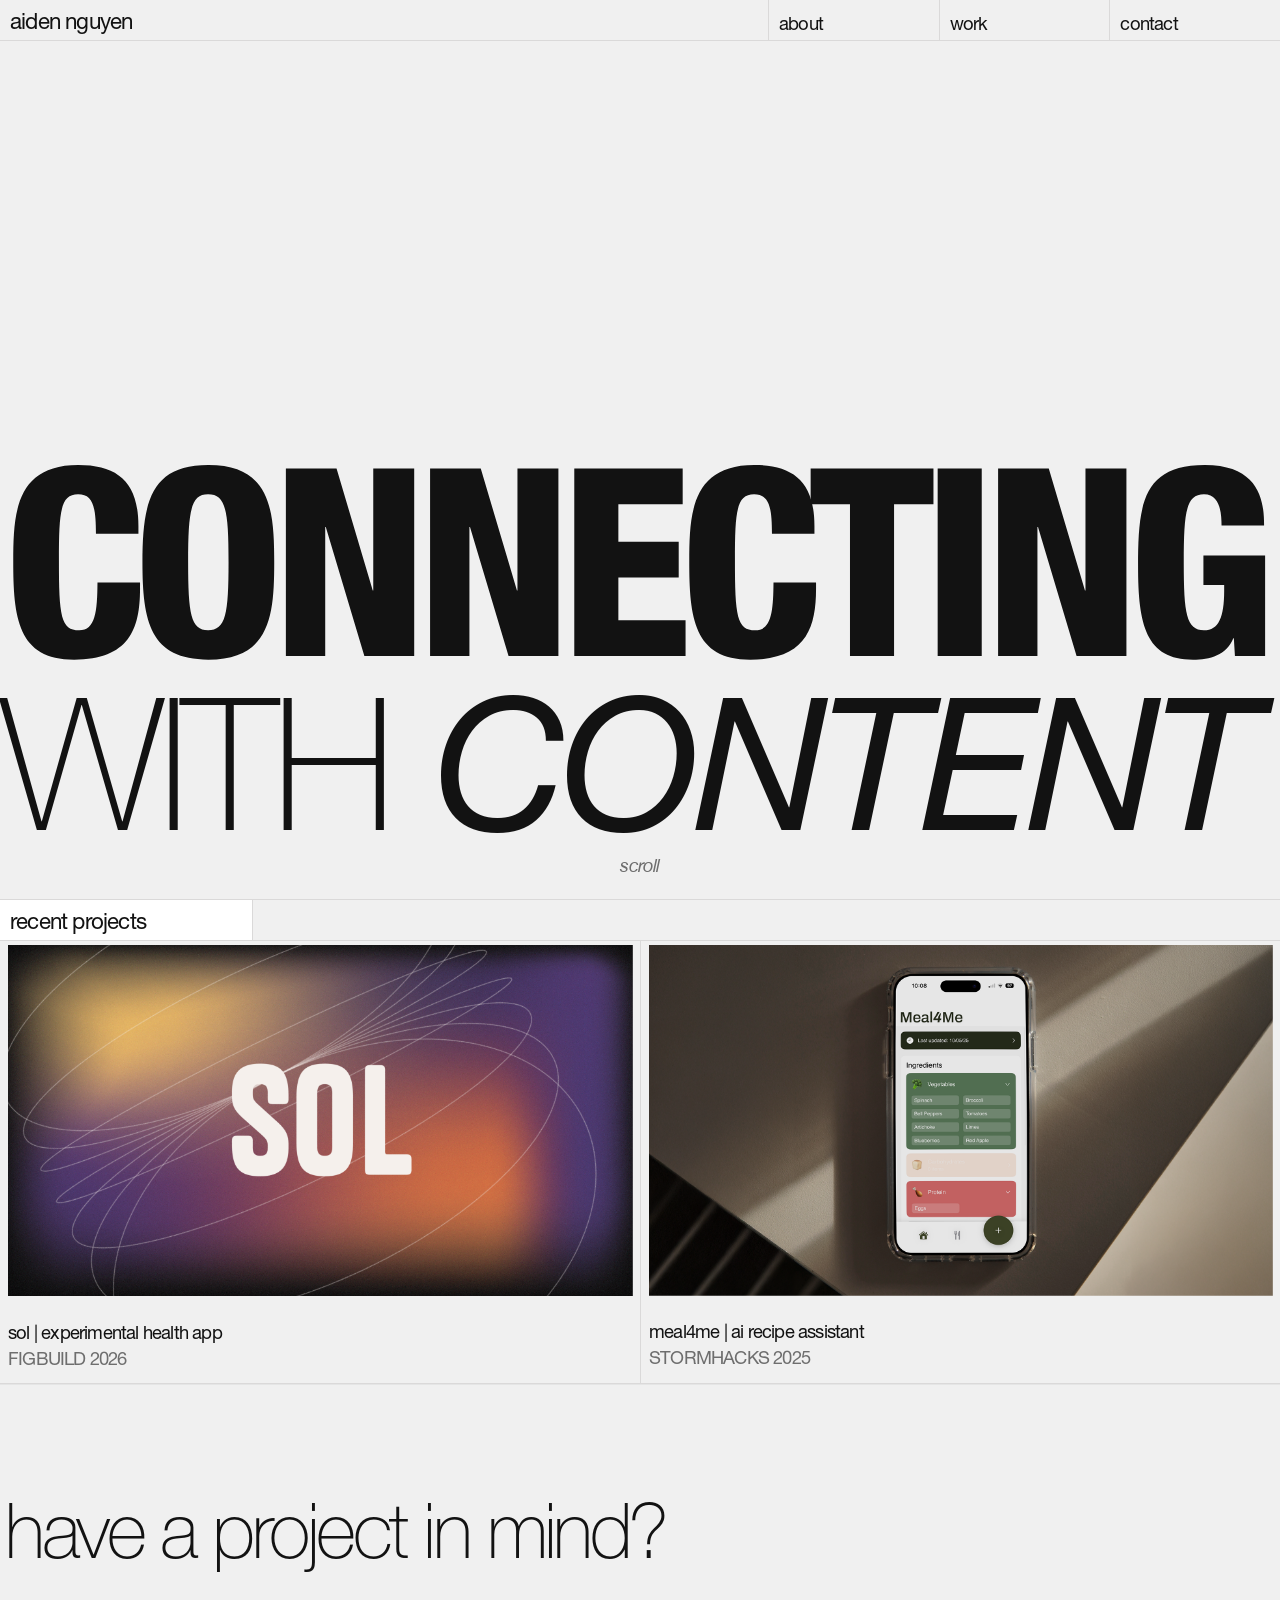
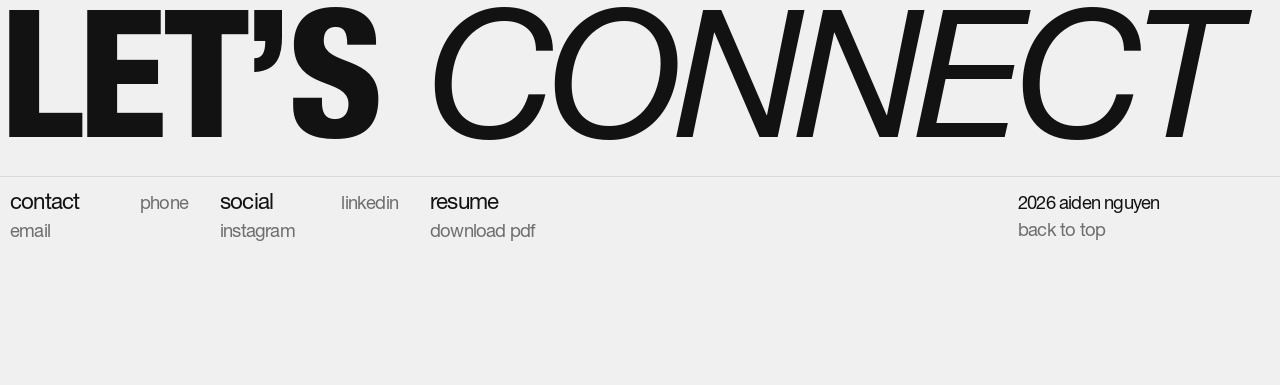
==== index.html @ c8c0fa69 "moved project over" ====
<!doctype html>
<html lang="en">

<head>
    <meta charset="utf-8">
    <meta name="viewport" content="width=device-width, initial-scale=1.0">
    <title>Aiden Nguyen</title>
    <link rel="stylesheet" href="css/normalize.css">
    <link rel="stylesheet" href="css/main.css">
    <link rel="stylesheet" href="css/animate.css">
    <link rel="stylesheet" href="css/font.css">
    <link rel="stylesheet" href="css/home.css">
</head>

<body class="home" id="top">

    <header class="site-header">
        <nav class="nav">
            <a href="index.html" class="nav-brand"><span class="nav-text">Aiden Nguyen</span></a>

            <button class="nav-toggle" id="navToggle" aria-label="Open menu" aria-expanded="false"
                aria-controls="navLinks">
                <span class="nav-toggle-bar"></span>
                <span class="nav-toggle-bar"></span>
                <span class="nav-toggle-bar"></span>
            </button>

            <ul class="nav-links" id="navLinks">
                <li><a href="about.html"><span class="nav-text">About</span></a></li>
                <li><a href="#projects"><span class="nav-text">Work</span></a></li>
                <li><a href="#contact" class="nav-contact"><span class="nav-text">Contact</span></a></li>
            </ul>
        </nav>
    </header>

    <section class="hero" data-line="bottom">
        <h1 class="hero-title big-title">
            <span class="title-line title-line-1 title-heavy">Connecting</span>
            <span class="title-line title-line-2 title-fade"><span class="title-thin">with</span> <span class="title-italic">Content</span></span>
        </h1>
        <a href="#projects" class="hero-scroll">Scroll</a>
    </section>

    <main>

        <!-- projects -->
        <section class="projects" id="projects" data-line="bottom">
            <h2 class="section-title">Recent Projects</h2>

            <div class="project-grid" data-line="top">

                <a href="sol.html" class="project-card">
                    <div class="project-card-inner">
                        <img src="img/sol.png" alt="Sol experimental health app">
                        <h3 class="project-name">Sol | Experimental Health App</h3>
                        <p class="project-meta">FIGBUILD 2026</p>
                    </div>
                </a>

                <a href="meal4me.html" class="project-card">
                    <div class="project-card-inner">
                        <img src="img/meal4me.png" alt="Meal4Me AI recipe assistant">
                        <h3 class="project-name">Meal4Me | AI Recipe Assistant</h3>
                        <p class="project-meta">STORMHACKS 2025</p>
                    </div>
                </a>

            </div>
        </section>

    </main>

    <footer class="site-footer" id="contact">
        <h2 class="footer-title big-title" data-line="bottom">
            <span class="title-line footer-question title-thin">Have a project in mind?</span>
            <span class="title-line footer-connect title-fade"><span class="title-heavy">Let’s</span> <span class="title-italic">Connect</span></span>
        </h2>

        <div class="footer-bottom">
            <div class="footer-group">
                <h3>Contact</h3>
                <a href="tel:6047040245">Phone</a>
                <a href="mailto:aiden_nguyen@sfu.ca">Email</a>
            </div>
            <div class="footer-group">
                <h3>Social</h3>
                <a href="https://www.linkedin.com/in/aiden-nguyen-424a89329">LinkedIn</a>
                <a href="https://www.instagram.com/aiden.nguyyen/">Instagram</a>
            </div>
            <div class="footer-group">
                <h3>Resume</h3>
                <a href="resume/AidenNguyen_Resume.pdf" download>Download PDF</a>
            </div>
            <div class="footer-group">
                <p>2026 Aiden Nguyen</p>
                <a href="#top">Back to top</a>
            </div>
        </div>
    </footer>
    <script src="js/hero.js"></script>
    <script src="js/reveal.js"></script>
    <script src="js/cursor.js"></script>
    <script src="js/nav.js"></script>
</body>

</html>
---- css/main.css ----
/* for scroll https://developer.mozilla.org/en-US/docs/Web/CSS/Reference/Properties/scroll-behavior */
html {
    scroll-behavior: smooth;
}

/* shared springy curve: overshoots past the end then settles (same feel as the cursor) */
:root {
    --spring: cubic-bezier(0.34, 1.56, 0.64, 1);
}

/* style guide — color palette */
.palette {
    display: grid;
    grid-template-columns: repeat(auto-fit, minmax(8rem, 1fr));
    gap: 1rem;
    margin: 1.5rem 0;
}

.color-box {
    display: flex;
    align-items: flex-end;
    min-height: 8rem;
    padding: 1rem;
    border: .08rem solid #e5e5e5;
    border-radius: 0.25rem;
}

.color-box p {
    margin: 0;
    font-size: 0.85rem;
    background-color: rgba(255, 255, 255, 0.85);
    padding: 1rem;
    border-radius: 0.2rem;
}

/* the actual swatch colors */
.color-box.black      { background-color: #111111; }
.color-box.accent-blue { background-color: #2E6BE6; }
.color-box.grey       { background-color: #6E6E6E; }
.color-box.light-grey { background-color: #E5E5E5; }
.color-box.off-white  { background-color: #FAFAFA; }

/* style guide — muted in-text links */
.style-guide a {
    color: #6e6e6e;
    text-decoration: none;
    transition: color 0.15s ease;
}

.style-guide a:hover {
    color: #2380C2;
}

.style-img {
    display: grid;
    grid-template-columns: repeat(auto-fit, minmax(12rem, 1fr));
    gap: 1rem;
}

.style-img img {
    width: 100%;
    height: auto;
    border-radius: 0.25rem;
}

/* font weight */
body {
    font-family: "GeneralSans", sans-serif;
    font-weight: 400;
}

/* Bold */
h1 {
    font-weight: 500;
    margin: 0;
}

/* Semibold */
.site-header {
    border-bottom: .08rem solid #e5e5e5;
    background-color: #fafafa;
    position: sticky;
    top: 0;
    z-index: 100;
}

/* nav bar */
.nav {
    display: grid;
    grid-template-columns: 1fr auto;
    align-items: center;
}

.nav-brand {
    display: block;
    padding: 1rem 1rem 1rem 2rem;
    font-weight: 700;
    font-size: 1.1rem;
    color: #111111;
    text-decoration: none;
    transition: transform 0.4s var(--spring), background-color 0.15s ease-in-out, color 0.15s ease-in-out;
}

.nav-brand:hover {
    transform: scale(0.98);
    background-color: #d8d8d8;
    color: #2380C2;
}

.nav-links {
    display: grid;
    grid-template-columns: repeat(3, auto);
    list-style: none;
    margin: 0;
    padding: 0;
}

.nav-links a {
    display: block;
    padding: 1rem 2rem 1rem;
    background-color: #f5f5f5;
    color: #333333;
    text-decoration: none;
    transition: transform 0.4s var(--spring), background-color 0.15s ease-in-out, color 0.15s ease-in-out;
}

.nav-links a:hover {
    transform: scale(0.95);
    background-color: #d8d8d8;
    color: #2380C2;
}

/* Contact button slightly darker than the rest */
.nav-links .nav-contact {
    background-color: #ededed;
}

.hero-title {
    font-size: 10rem;
    line-height: 10rem;
}

/* hero page */
.hero {
    min-height: 100vh;
    display: flex;
    flex-direction: column;
    justify-content: center;
    align-items: center;
    gap: 3rem;
}

.hero-scroll {
    color: #333333;
    text-decoration: none;
}

.intro {
    display: grid;
    grid-template-columns: 1fr 1fr;
    align-items: center;
    gap: 4rem;
    padding: 4rem;
    max-width: 45rem;
    margin: 0 auto;
}

.intro-image img {
    width: 100%;
    height: 20rem;
    object-fit: contain;
}

/* projects */
.projects {
    /* max-width: 75rem; */
    margin: 0 auto;
    padding: 1rem;
    border-top: .08rem solid #e5e5e5;
    border-bottom: .08rem solid #e5e5e5;
    /* for the nav bar not to cover the sub title https://developer.mozilla.org/en-US/docs/Web/CSS/Reference/Properties/scroll-margin-top */
    scroll-margin-top: 6rem;
}

.section-title {
    margin-bottom: 2rem;
}

.project-grid {
    display: grid;
    grid-template-columns: 1fr 1fr;
    gap: 1rem;
}

.project-card {
    text-decoration: none;
    color: inherit;
    gap: 0rem;
}

.project-card img {
    width: 100%;
    object-fit: contain;
    background-color: #f0f0f0;
    transition: transform 0.4s var(--spring);
}

/* hover (and keyboard focus): image shrinks slightly inside its box */
.project-card:hover img,
.project-card:focus-visible img {
    transform: scale(0.97);
}

.project-name {
    margin-top: 1rem;
    margin-bottom: 0.25rem;
}

.project-meta {
    color: #6e6e6e;
}

/* footer */
.site-footer {
    max-width: 75rem;
    margin: 0 auto;
    padding: 6rem 4rem 4rem;
    color: #111111;
}

.footer-eyebrow {
    font-weight: 500;
    color: #6e6e6e;
    margin-bottom: 0.5rem;
}

/* how to do clamp https://developer.mozilla.org/en-US/docs/Web/CSS/Reference/Values/clamp */
.footer-title {
    font-weight: 600;
    font-size: clamp(3rem, 10vw, 7rem);
    line-height: 0.95;
    letter-spacing: -0.03em;
    margin: 0 0 3rem;
    color: #111111;
}

/* auto fit tutorial https://css-tricks.com/auto-sizing-columns-css-grid-auto-fill-vs-auto-fit/ */
.footer-cols {
    display: grid;
    grid-template-columns: repeat(auto-fit, minmax(6rem, 1fr));
    gap: 2rem;
    border-top: .08rem solid #e5e5e5;
    padding-top: 2.5rem;
}

.footer-col h3 {
    font-weight: 600;
    font-size: 0.8rem;
    letter-spacing: 0.08em;
    text-transform: uppercase;
    color: #6e6e6e;
    margin: 0 0 1rem;
}

.footer-col a {
    display: block;
    width: fit-content;
    font-size: 1.1rem;
    color: #111111;
    text-decoration: none;
    margin-bottom: 0.6rem;
    transition: color 0.15s ease;
}

.footer-col a:hover {
    color: #2380C2;
}

/* project app webpage */
.project-hero-sol {
    background-color: #ede4e0;
    padding: 3rem;
}

.project-hero-meal {
    background-color: #FAF5F1;
    padding: 3rem;
}

.sol-body {
    background-color: #FFF9F5;
}

.meal4me-body {
    background-color: #FFFFFF;
}

.screen-row {
    display: grid;
    grid-template-columns: repeat(4, 1fr);
    gap: 1.5rem;
    max-width: 55rem;
    margin: 0 auto;
}

.screen-row img {
    width: 100%;
    height: auto;
    object-fit: contain;
}

/* title and details*/
.project-intro {
    display: grid;
    grid-template-columns: 2fr 1fr;
    gap: 4rem;
    max-width: 75rem;
    margin: 0 auto;
    padding: 4rem;
}

/* LEFT COLUMN — title, subtitle, brief */
.project-title {
    all: revert;
    font-size: 2.5rem;
    font-weight: 700;
    margin: 0 0 1rem;
}

.project-subtitle {
    font-size: 1.4rem;
    color: #444444;
    margin: 0 0 2rem;
}

.project-lead {
    line-height: 1.6;
}

/* RIGHT COLUMN — role, timeline, tools */
.project-details {
    display: grid;
    gap: 2rem;
    align-content: start;
}

.detail-block h2 {
    font-weight: 700;
    font-size: 1rem;
    margin: 0 0 0.5rem;
}

.detail-block p {
    color: #444444;
    margin: 0 0 0.25rem;
}

/*concept */
.case-study {
    max-width: 75rem;
    margin: 0 auto;
    padding: 0 4rem;

}

.concept-row {
    display: grid;
    grid-template-columns: 2fr 1fr;
    gap: 2rem;
}

.concept-row-meal {
    display: grid;
    grid-template-columns: 2fr 1fr;
    gap: 2rem;
}

.meal-concept-image {
    width: 100%;
    height: auto;
}

.concept-icons {
    display: grid;
    grid-template-columns: 1fr 1fr;
    justify-content: center;
    gap: 1rem;
}

.concept-icons img {
    width: 100%;
    height: auto;
}

.case-section {
    border-top: .1rem solid #e5e5e5;
    padding: 4rem 0;
}

/* small uppercase label */
.case-eyebrow {
    font-size: 0.8rem;
    letter-spacing: 0.1em;
    text-transform: uppercase;
    color: #6e6e6e;
    margin: 0 0 1rem;
}

/* bold section headline */
.case-headline {
    font-size: 1.8rem;
    font-weight: 700;
    line-height: 1.2;
    margin: 0 0 1.5rem;
}

.case-subhead {
    font-weight: 650;
}

.case-body {
    font-size: 0.95rem;
    line-height: 1.7;
    margin: 0 0 2.5rem;
}

/* full-width section image */
.case-image {
    width: 100%;
    height: auto;
    object-fit: contain;
}

.problem-row {
    display: grid;
    grid-template-columns: 1fr 1fr;
    gap: 3rem;
}

.problem-row img {
    width: 100%;
    height: auto;
}


.project-nav-footer {
    display: flex;
    justify-content: space-between;
    max-width: 75rem;
    margin: 0 auto;
    padding: 3rem 4rem;
    border-top: .08rem solid #e5e5e5;
}

.project-nav-footer a {
    font-weight: 600;
    color: #111111;
    text-decoration: none;
    transition: color 0.15s ease;
}

.project-nav-footer a:hover {
    color: #2380C2;
}

/* about page */
.accent {
    color: #2380C2;
}

.accent-sol {
    color: #F27330;
}

.accent-meal {
    color: #597A5A;
}


.about-body {
    background-color: #FFFFFF;
}

/* photo + bio two-column */
.about-intro {
    display: grid;
    grid-template-columns: 1fr 1fr;
    gap: 4rem;
    align-items: center;
    max-width: 75rem;
    margin: 0 auto;
    padding: 5rem 4rem;
}

.about-photo img {
    width: 100%;
    height: auto;
    object-fit: cover;
}

.about-eyebrow {
    font-size: 0.8rem;
    letter-spacing: 0.1em;
    text-transform: uppercase;
    color: #6e6e6e;
    margin: 0 0 1rem;
}

.about-title {
    font-size: 3rem;
    font-weight: 700;
    line-height: 1.1;
    margin: 0 0 2rem;
}

.about-body p,
.about-text .about-body {
    line-height: 1.7;
    margin: 0 0 1.5rem;
}

/* gallery */
.about-gallery {
    max-width: 75rem;
    margin: 0 auto;
    padding: 2rem 4rem 5rem;
}

.gallery-grid {
    display: grid;
    grid-template-columns: repeat(3, 1fr);
    gap: 1.5rem;
}

.gallery-grid img {
    width: 100%;
    aspect-ratio: 1 / 1;
    object-fit: cover;
}

.nav-toggle {
    display: none;
    grid-column: 2;
    background: none;
    border: none;
    cursor: pointer;
    padding: 1rem 2rem;
    flex-direction: column;
    gap: 0.35rem;
}

/* The three bars */
.nav-toggle-bar {
    display: block;
    width: 1.6rem;
    height: 0.15rem;
    background-color: #333333;
    transition: transform 0.45s var(--spring), opacity 0.3s ease-in-out;
}

@media (max-width : 61rem) {
    .hero-title {
        font-size: 14vw;
        line-height: 14vw;
        min-width: 1rem;
    }
}

/* nav java animation */
@media (max-width: 35rem) {

    /* Show the hamburger button */
    .nav-toggle {
        display: flex;
    }

    /* Stack the links vertically and hide them by default */
    .nav-links {
        grid-column: 1 / -1;
        /* span full width below the brand */
        grid-template-columns: 1fr;
        /* one column = stacked */
        display: none;
    }

    /* When JS adds .open, reveal the stacked links */
    .nav-links.open {
        display: grid;
    }

    /* Make each link full-width and centered in the stack */
    .nav-links a {
        padding: 1rem 2rem;
        text-align: center;
        border-top: .08rem solid #e5e5e5;
    }

    /* Animate the bars into an X when menu is open */
    .nav-toggle.open .nav-toggle-bar:nth-child(1) {
        transform: translateY(0.5rem) rotate(45deg);
    }

    .nav-toggle.open .nav-toggle-bar:nth-child(2) {
        opacity: 0;
    }

    .nav-toggle.open .nav-toggle-bar:nth-child(3) {
        transform: translateY(-0.5rem) rotate(-45deg);
    }
}

@media (max-width: 35rem) {
    .intro {
        gap: 0rem;
        padding: 1rem;
        grid-template-columns: 1fr;
        gap: 2rem;
    }

    .intro-image {
        order: -1;
    }

    .site-footer {
        padding: 1rem;
    }

    .footer-cols {
        display: grid;
        gap: 1rem;
        padding-top: 1rem;

    }

    .project-nav-footer {
        padding: 1rem;
    }

}

@media (max-width: 55rem) {

    .project-grid {
        display: grid;
        grid-template-columns: 1fr;
        gap: 1rem;
    }
}

@media (max-width: 53rem) {
    .about-intro {
        grid-template-columns: 1fr;
        gap: 1rem;
    }

    .gallery-grid {
        grid-template-columns: 1fr 1fr;
        gap: 1rem;
    }
}

@media (max-width: 31rem) {
    .gallery-grid {
        grid-template-columns: 1fr;
        gap: 1rem;
    }
}

/* sol page */
@media (max-width: 45rem) {



    .screen-row {
        grid-template-columns: repeat(4, 1fr);
        gap: 1rem;
        margin: 0;
    }

    .project-intro {
        grid-template-columns: 1fr;
        gap: 1rem;
        padding: 1rem;
    }

    .project-details {
        grid-template-columns: repeat(auto-fit, minmax(6rem, 1fr));
    }

    .case-study {
        margin: 0 auto;
        padding: 1rem;

    }
}

@media (max-width: 38rem) {
    .project-hero-sol {
        padding: 1rem;
    }
}

@media (max-width: 64rem) {

    .concept-icons {
        grid-template-columns: 1fr;
        gap: 1rem;
        padding: 0rem;
        justify-content: center;
    }

    .concept-icons img {
        width: 50%;
        height: auto;
    }

    .problem-row {
        grid-template-columns: 1fr;
        gap: 1rem;
    }

    .problem-row img {
        order: -1;
    }



}

@media (max-width: 55rem) {

    .concept-row {
        grid-template-columns: 1fr;
        gap: 1.5rem;
    }

    .concept-icons {
        order: -1;
        grid-template-columns: 1fr 1fr;
        padding: 0rem 2rem;
        gap: 1rem;
    }

    .concept-icons img {
        width: 100%;
        height: auto;
    }

    .concept-row-meal {
        grid-template-columns: 1fr;
        gap: 1rem;
    }

    .concept-row-meal img {
        order: -1;
    }

}
/* custom cursor (element added by js/cursor.js) */
.has-custom-cursor,
.has-custom-cursor * {
    cursor: none;
}

.cursor {
    position: fixed;
    top: 0;
    left: 0;
    z-index: 1000;
    pointer-events: none;
    opacity: 0;
    transition: opacity 0.3s ease-in-out;
}

.cursor.is-visible {
    opacity: 1;
}

/* the dot is centred on the mouse point, the outer .cursor handles position */
.cursor-dot {
    display: block;
    width: 1.25rem;
    height: 1.25rem;
    margin: -0.625rem 0 0 -0.625rem;
    border-radius: 50%;
    background-color: rgba(90, 90, 90, 0.65);
    /* the size curve overshoots past 1 then settles, giving the springy bounce */
    transition: transform 0.45s var(--spring), background-color 0.25s ease-in-out, opacity 0.3s ease-in-out;
}

/* consumed: shrinks and fades away where it is over a link or button,
   eases in here, then springs back out using the transition above when leaving */
.cursor.is-hover .cursor-dot {
    transform: scale(0);
    opacity: 0;
    transition: transform 0.3s ease-in-out, background-color 0.25s ease-in-out, opacity 0.3s ease-in-out;
}

.cursor.is-down:not(.is-hover) .cursor-dot {
    transform: scale(1.4);
    background-color: rgba(60, 60, 60, 0.6);
}

@media (prefers-reduced-motion: reduce) {
    .cursor,
    .cursor-dot {
        transition: none;
    }
}
---- css/font.css ----
/* General Sans font family */

@font-face {
    font-family: "GeneralSans";
    src: url("fonts/GeneralSans-Light.woff2") format("woff2");
    font-weight: 300;
    font-style: normal;
}

@font-face {
    font-family: "GeneralSans";
    src: url("fonts/GeneralSans-LightItalic.woff2") format("woff2");
    font-weight: 300;
    font-style: italic;
}

@font-face {
    font-family: "GeneralSans";
    src: url("fonts/GeneralSans-Regular.woff2") format("woff2");
    font-weight: 400;
    font-style: normal;
}

@font-face {
    font-family: "GeneralSans";
    src: url("fonts/GeneralSans-Medium.woff2") format("woff2");
    font-weight: 500;
    font-style: normal;
}

@font-face {
    font-family: "GeneralSans";
    src: url("fonts/GeneralSans-Semibold.woff2") format("woff2");
    font-weight: 600;
    font-style: normal;
}

@font-face {
    font-family: "GeneralSans";
    src: url("fonts/GeneralSans-SemiboldItalic.woff2") format("woff2");
    font-weight: 600;
    font-style: italic;
}

@font-face {
    font-family: "GeneralSans";
    src: url("fonts/GeneralSans-Bold.woff2") format("woff2");
    font-weight: 700;
    font-style: normal;
}

@font-face {
    font-family: "GeneralSans";
    src: url("fonts/GeneralSans-BoldItalic.woff2") format("woff2");
    font-weight: 700;
    font-style: italic;
}

/* Variable font — covers the full weight range in one file */
@font-face {
    font-family: "GeneralSans-Variable";
    src: url("fonts/GeneralSans-Variable.woff2") format("woff2-variations");
    font-weight: 200 700;
    font-style: normal;
}
/* Helvetica Neue (homepage redesign) */

@font-face {
    font-family: "HelveticaNeue";
    src: url("fonts/HelveticaNeue-Thin.otf") format("opentype");
    font-weight: 100;
    font-style: normal;
    font-display: swap;
}

@font-face {
    font-family: "HelveticaNeue";
    src: url("fonts/HelveticaNeue-Roman.otf") format("opentype");
    font-weight: 400;
    font-style: normal;
    font-display: swap;
}

@font-face {
    font-family: "HelveticaNeue";
    src: url("fonts/HelveticaNeueItalic.ttf") format("truetype");
    font-weight: 400;
    font-style: italic;
    font-display: swap;
}

@font-face {
    font-family: "HelveticaNeue";
    src: url("fonts/HelveticaNeue-Medium.otf") format("opentype");
    font-weight: 500;
    font-style: normal;
    font-display: swap;
}

/* heavy condensed is its own family since it's a different width */
@font-face {
    font-family: "HelveticaNeue-HeavyCond";
    src: url("fonts/HelveticaNeue-HeavyCond.otf") format("opentype");
    font-weight: 800;
    font-style: normal;
    font-display: swap;
}
---- css/home.css ----
/* homepage redesign: grey page, thin black grid lines, Helvetica Neue
   loaded after main.css on index.html only, everything scoped to body.home */

.home {
    --ink: #121212;
    --page: #f0f0f0;
    --muted: #6e6e6e;
    --line-colour: #DAD9D9;
    --line: 1px solid var(--line-colour);
    /* the nav's left column (902px of 1512 in the mockup) */
    --split: 60%;
    --nav-height: 41px;
    --ui-text: 1.15rem;

    background-color: var(--page);
    color: var(--ink);
    font-family: "HelveticaNeue", "Helvetica Neue", Helvetica, Arial, sans-serif;
    letter-spacing: -0.05em;
}

/* everything on the homepage is lowercase except the display titles and the event names */
.home .nav,
.home .hero-scroll,
.home .section-title,
.home .project-name,
.home .site-footer {
    text-transform: lowercase;
}

/* ---------- nav: a grey bar split into cells by the grid lines ---------- */
.home .site-header {
    background-color: var(--page);
    border-bottom: var(--line);
}

.home .nav {
    grid-template-columns: var(--split) 1fr;
    align-items: stretch;
    height: calc(var(--nav-height) - 1px);
}

.home .nav-brand,
.home .nav-links a {
    display: flex;
    align-items: flex-end;
    margin: 0;
    padding: 0 10px 8px;
    background-color: var(--page);
    color: var(--ink);
    font-weight: 400;
    line-height: 1;
    text-decoration: none;
    transition: background-color 0.25s ease-in-out;
}

.home .nav-brand {
    font-size: 1.4rem;
}

.home .nav-links {
    grid-template-columns: repeat(3, 1fr);
}

.home .nav-links li {
    display: flex;
    border-left: var(--line);
}

.home .nav-links a {
    flex: 1;
    font-size: var(--ui-text);
}

/* hover: same as the project boxes, the cell lights up from grey to white
   (it stays full size so the white fills the cell edge to edge) */
.home .nav-brand:hover,
.home .nav-links a:hover {
    transform: none;
    background-color: #ffffff;
    color: var(--ink);
}

/* while the text inside shrinks ever so slightly, towards its bottom-left corner */
.home .nav-text {
    display: inline-block;
    transform-origin: left bottom;
    transition: transform 0.4s var(--spring);
}

.home .nav-brand:hover .nav-text,
.home .nav-links a:hover .nav-text {
    transform: scale(0.95);
}

/* ---------- display titles (hero + footer) ---------- */
.home .big-title {
    margin: 0;
    font-weight: 400;
    text-transform: uppercase;
    letter-spacing: -0.01em;
}

.home .title-line {
    display: block;
    white-space: nowrap;
}

.home .title-heavy {
    font-family: "HelveticaNeue-HeavyCond", "Helvetica Neue", sans-serif;
    font-weight: 800;
}

.home .title-thin {
    font-weight: 100;
}

.home .title-italic {
    font-style: italic;
}

/* ---------- hero ---------- */
.home .hero {
    box-sizing: border-box;
    min-height: calc(100vh - var(--nav-height));
    display: flex;
    flex-direction: column;
    justify-content: flex-end;
    align-items: stretch;
    gap: 0;
    padding: 0 0 1.8vw;
}

/* sits centred under the title, still bobbing */
.home .hero-scroll {
    align-self: center;
    margin: 1.2vw 0 0;
    font-style: italic;
    font-size: var(--ui-text);
    color: var(--muted);
}

.home .hero-title {
    font-size: 1rem;
    line-height: 0.8;
}

/* sized in vw so each line spans the full width at any screen size */
.home .hero-title .title-line-1 {
    font-size: 20.5vw;
    /* tight tracking so the line spans the page edge to edge, like the mockup */
    letter-spacing: -0.045em;
    padding-left: 0.3vw;
}

.home .hero-title .title-line-2 {
    font-size: 14.4vw;
    letter-spacing: -0.034em;
    margin-top: 1.9vw;
}

/* ---------- projects ---------- */
.home .projects {
    margin: 0;
    padding: 0;
    border-top: none;
    scroll-margin-top: var(--nav-height);
}

/* "recent projects" gets the nav brand treatment: a white cell, same size text,
   sitting in the bottom left corner */
.home .section-title {
    display: flex;
    align-items: flex-end;
    justify-content: flex-start;
    width: 19.8%;
    min-width: max-content;
    height: calc(var(--nav-height) - 1px);
    margin: 0;
    padding: 0 10px 8px;
    box-sizing: border-box;
    border-right: var(--line);
    background-color: #ffffff;
    font-size: 1.4rem;
    font-weight: 400;
    line-height: 1;
}

.home .project-grid {
    grid-template-columns: 1fr 1fr;
    gap: 0;
}

.home .project-card {
    display: block;
    padding: 0.3rem 0.45rem 1rem 0.5rem;
    background-color: var(--page);
    transition: background-color 0.25s ease-in-out;
}

.home .project-card + .project-card {
    border-left: var(--line);
}

/* hover: the cell lights up white (like the nav boxes) while the content shrinks */
.home .project-card:hover,
.home .project-card:focus-visible {
    background-color: #ffffff;
}

.home .project-card img {
    display: block;
    /* curtain reveal (js/reveal.js): clip from the bottom up to hide, then open top to bottom */
    clip-path: inset(0 0 0 0);
    transition: transform 0.4s var(--spring),
        clip-path 0.9s cubic-bezier(0.65, 0, 0.35, 1) var(--curtain-delay, 0s);
}

.home .project-card img.is-curtained {
    clip-path: inset(0 0 100% 0);
}

/* image and text shrink together as one group on hover */
.home .project-card-inner {
    transition: transform 0.4s var(--spring);
}

.home .project-card:hover .project-card-inner,
.home .project-card:focus-visible .project-card-inner {
    transform: scale(0.97);
}

/* the group shrinks instead, so the image doesn't shrink on its own */
.home .project-card:hover img,
.home .project-card:focus-visible img {
    transform: none;
}

.home .project-name,
.home .project-meta {
    /* no inset: lines up with the image's left edge */
    padding: 0;
    font-size: var(--ui-text);
    font-weight: 400;
    line-height: 1.1;
}

.home .project-name {
    margin: 1.6rem 0 0.35rem;
}

.home .project-meta {
    margin: 0;
    color: var(--muted);
}

/* ---------- footer: big question + title, then one row of links ---------- */
.home .site-footer {
    max-width: none;
    margin: 0;
    padding: 0 0 9rem;
    color: var(--ink);
}

.home .footer-title {
    padding: 9vw 0 2.6vw;
    line-height: 0.8;
    color: var(--ink);
}

.home .footer-question {
    font-size: 6vw;
    letter-spacing: -0.046em;
    text-transform: lowercase;
    padding-left: 0.4vw;
}

.home .footer-connect {
    /* a touch smaller than full width so it stops short of the right edge */
    font-size: 13.9vw;
    margin-top: 3vw;
}

/* tracking split so the heavy letters don't touch; the italic takes up the difference */
.home .footer-connect .title-heavy {
    letter-spacing: -0.02em;
}

.home .footer-connect .title-italic {
    letter-spacing: -0.045em;
}

/* one line: contact, social, resume split the left half evenly (a sixth each),
   the credit sits at 80% across; label in black, links in grey */
.home .footer-bottom {
    display: grid;
    grid-template-columns: repeat(3, calc(100% / 6)) 30% 20%;
    align-items: baseline;
    padding: 0.7rem 10px 0;
}

.home .footer-group {
    display: flex;
    flex-wrap: wrap;
    align-items: baseline;
    gap: 0.3rem 0.75rem;
    /* keeps the links clear of the next group's label */
    padding-right: 2rem;
}

/* the label pushes its links to the far end of the column,
   so the space sits between the label and its links */
.home .footer-group > :first-child {
    margin-right: auto;
}

.home .footer-group:last-child {
    grid-column: 5;
}

.home .footer-group h3 {
    margin: 0;
    color: var(--ink);
    font-size: 1.4rem;
    font-weight: 400;
    letter-spacing: inherit;
    text-transform: lowercase;
}

.home .footer-group p {
    margin: 0;
    color: var(--ink);
    font-size: var(--ui-text);
}

.home .footer-group a {
    color: var(--muted);
    font-size: var(--ui-text);
    text-decoration: none;
    transition: color 0.15s ease-in-out;
}

.home .footer-group a:hover {
    color: var(--ink);
}

/* ---------- horizontal lines draw in left to right (js/reveal.js) ---------- */
/* data-line="top" / "bottom" marks which edge gets the line */
.home [data-line] {
    position: relative;
}

.home [data-line]::after {
    content: "";
    position: absolute;
    left: 0;
    right: 0;
    height: 1px;
    background-color: var(--line-colour);
    transform-origin: left center;
    transition: transform 1.8s cubic-bezier(0.65, 0, 0.35, 1);
    pointer-events: none;
}

.home [data-line="bottom"]::after {
    bottom: 0;
}

.home [data-line="top"]::after {
    top: 0;
}

/* hidden until scrolled to; without JS the class is never added, so the lines just show */
.home [data-line].line-waiting::after {
    transform: scaleX(0);
}

/* ---------- tablet: projects stack ---------- */
@media (max-width: 55rem) {
    .home .project-grid {
        grid-template-columns: 1fr;
        gap: 0;
    }

    .home .project-card + .project-card {
        border-left: none;
        border-top: var(--line);
    }

    .home .footer-bottom {
        grid-template-columns: 1fr 1fr;
        row-gap: 1rem;
    }

    .home .footer-group:last-child {
        grid-column: auto;
    }

}

/* ---------- phone: hamburger menu ---------- */
@media (max-width: 35rem) {
    .home .nav {
        grid-template-columns: 1fr auto;
        height: auto;
    }

    .home .nav-brand {
        height: calc(var(--nav-height) - 1px);
    }

    .home .nav-toggle {
        padding: 0 1.25rem;
        border-left: var(--line);
        justify-content: center;
    }

    /* open menu: the three links sit in a row of cells below the brand */
    .home .nav-links li {
        border-top: var(--line);
    }

    .home .nav-links li:first-child {
        border-left: none;
    }

    .home .nav-links a {
        height: 2.75rem;
        padding: 0;
        text-align: left;
        border-top: none;
    }

    .home .hero {
        min-height: 70vh;
    }

    .home .section-title {
        width: auto;
        border-right: none;
    }

    .home .footer-bottom {
        grid-template-columns: 1fr;
    }
}
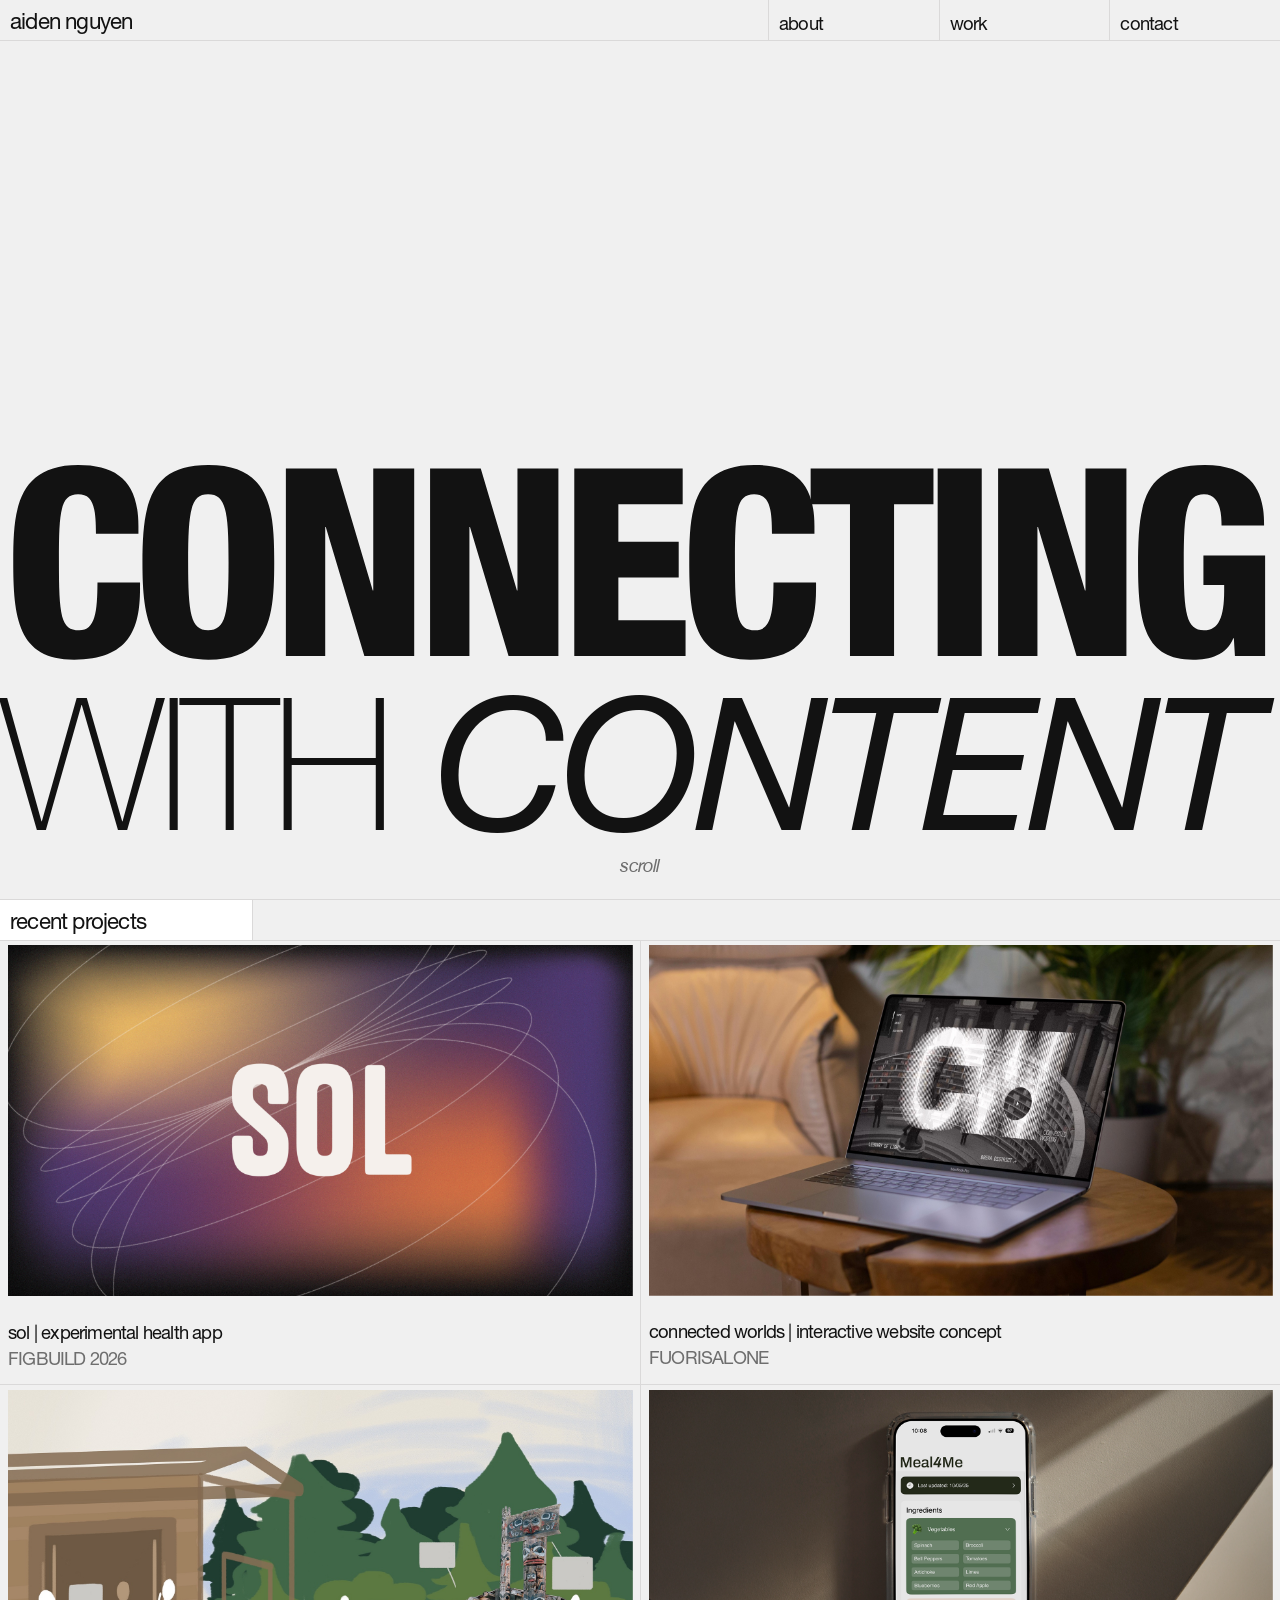
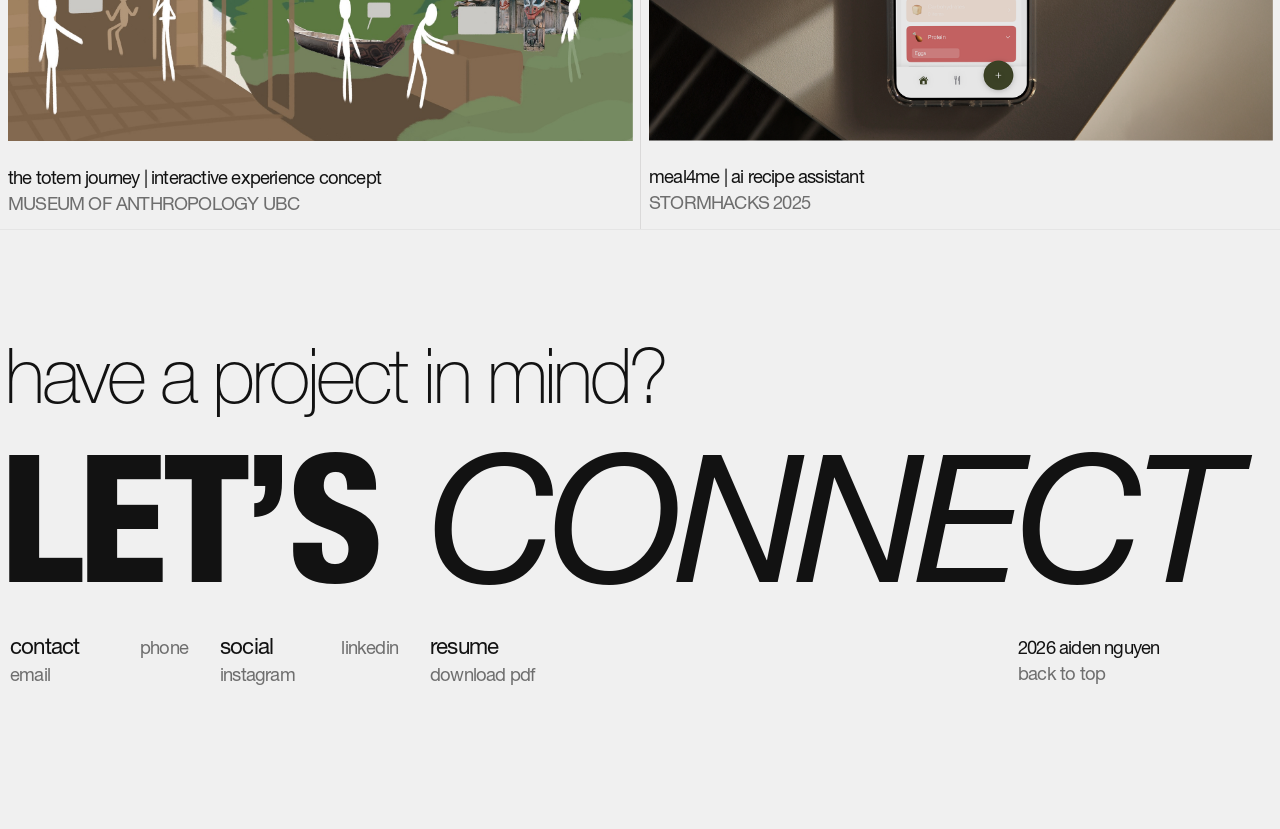
==== commit ddf1b9a3: "added 2 more projects" ====
--- a/index.html
+++ b/index.html
@@ -51,15 +51,44 @@
 
                 <a href="sol.html" class="project-card">
                     <div class="project-card-inner">
-                        <img src="img/sol.png" alt="Sol experimental health app">
+                        <div class="project-media">
+                            <img src="img/sol.png" alt="Sol experimental health app">
+                            <img src="img/sol-hover.jpg" alt="" class="project-hover-img" aria-hidden="true">
+                        </div>
                         <h3 class="project-name">Sol | Experimental Health App</h3>
                         <p class="project-meta">FIGBUILD 2026</p>
                     </div>
                 </a>
 
+                <a href="fuorisalone.html" class="project-card">
+                    <div class="project-card-inner">
+                        <div class="project-media">
+                            <img src="img/fuorisalone.jpg" alt="FuoriSalone Connected Worlds website on a laptop">
+                            <video src="css/video/connected-worlds.mp4" class="project-hover-img" muted loop playsinline
+                                preload="metadata" aria-hidden="true"></video>
+                        </div>
+                        <h3 class="project-name">Connected Worlds | Interactive Website Concept</h3>
+                        <p class="project-meta">FUORISALONE</p>
+                    </div>
+                </a>
+
+                <a href="totem-journey.html" class="project-card">
+                    <div class="project-card-inner">
+                        <div class="project-media">
+                            <img src="img/totem.jpg" alt="The Totem Journey exhibit concept sketch">
+                            <img src="img/totem-hover.jpg" alt="" class="project-hover-img" aria-hidden="true">
+                        </div>
+                        <h3 class="project-name">The Totem Journey | Interactive Experience Concept</h3>
+                        <p class="project-meta">MUSEUM OF ANTHROPOLOGY UBC</p>
+                    </div>
+                </a>
+
                 <a href="meal4me.html" class="project-card">
                     <div class="project-card-inner">
-                        <img src="img/meal4me.png" alt="Meal4Me AI recipe assistant">
+                        <div class="project-media">
+                            <img src="img/meal4me.png" alt="Meal4Me AI recipe assistant">
+                            <img src="img/meal4me-hover.jpg" alt="" class="project-hover-img" aria-hidden="true">
+                        </div>
                         <h3 class="project-name">Meal4Me | AI Recipe Assistant</h3>
                         <p class="project-meta">STORMHACKS 2025</p>
                     </div>
--- a/css/home.css
+++ b/css/home.css
@@ -197,8 +197,13 @@
     transition: background-color 0.25s ease-in-out;
 }
 
-.home .project-card + .project-card {
+/* right-hand column gets the divider; every row after the first gets a top line */
+.home .project-card:nth-child(even) {
     border-left: var(--line);
+}
+
+.home .project-card:nth-child(n+3) {
+    border-top: var(--line);
 }
 
 /* hover: the cell lights up white (like the nav boxes) while the content shrinks */
@@ -217,6 +222,27 @@
 
 .home .project-card img.is-curtained {
     clip-path: inset(0 0 100% 0);
+}
+
+/* optional second image (or video) that fades in over the first on hover */
+.home .project-media {
+    position: relative;
+}
+
+.home .project-card .project-hover-img {
+    display: block;
+    position: absolute;
+    inset: 0;
+    width: 100%;
+    height: 100%;
+    object-fit: cover;
+    opacity: 0;
+    transition: opacity 0.35s ease-in-out;
+}
+
+.home .project-card:hover .project-hover-img,
+.home .project-card:focus-visible .project-hover-img {
+    opacity: 1;
 }
 
 /* image and text shrink together as one group on hover */
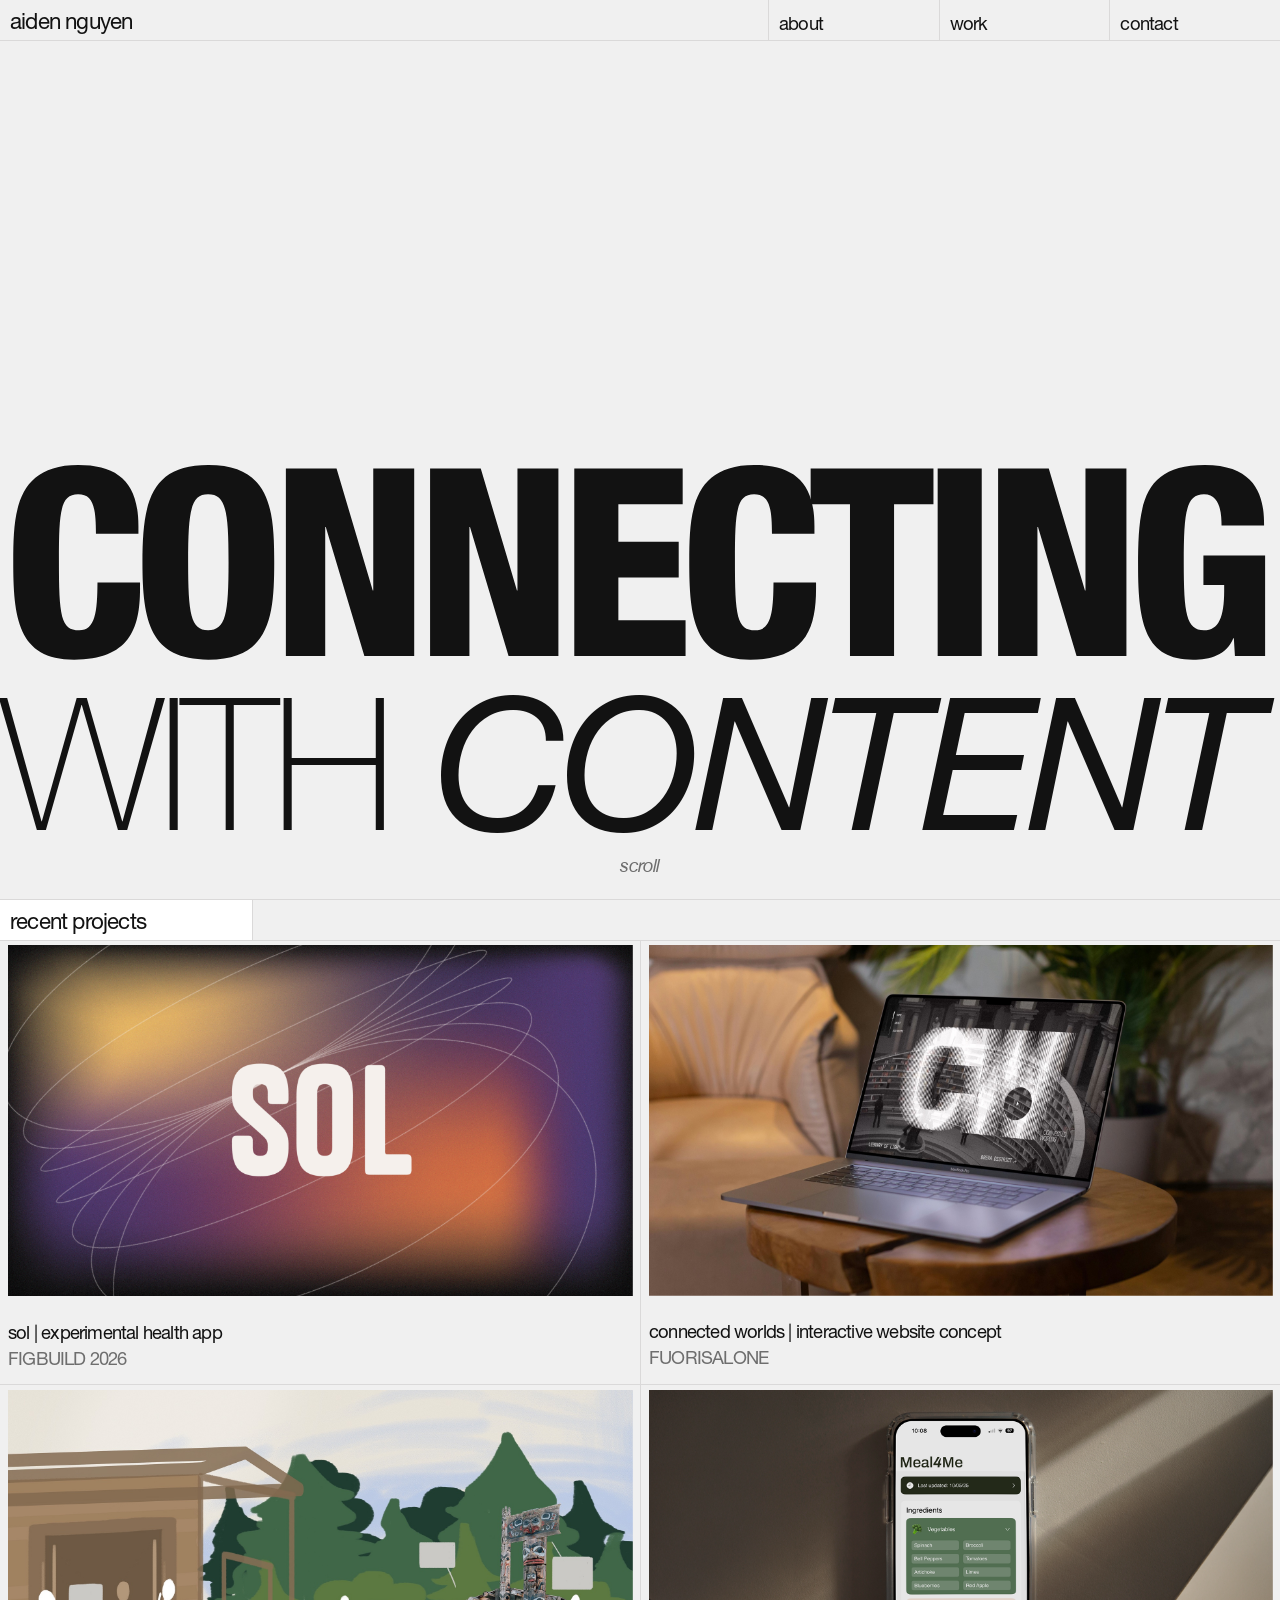
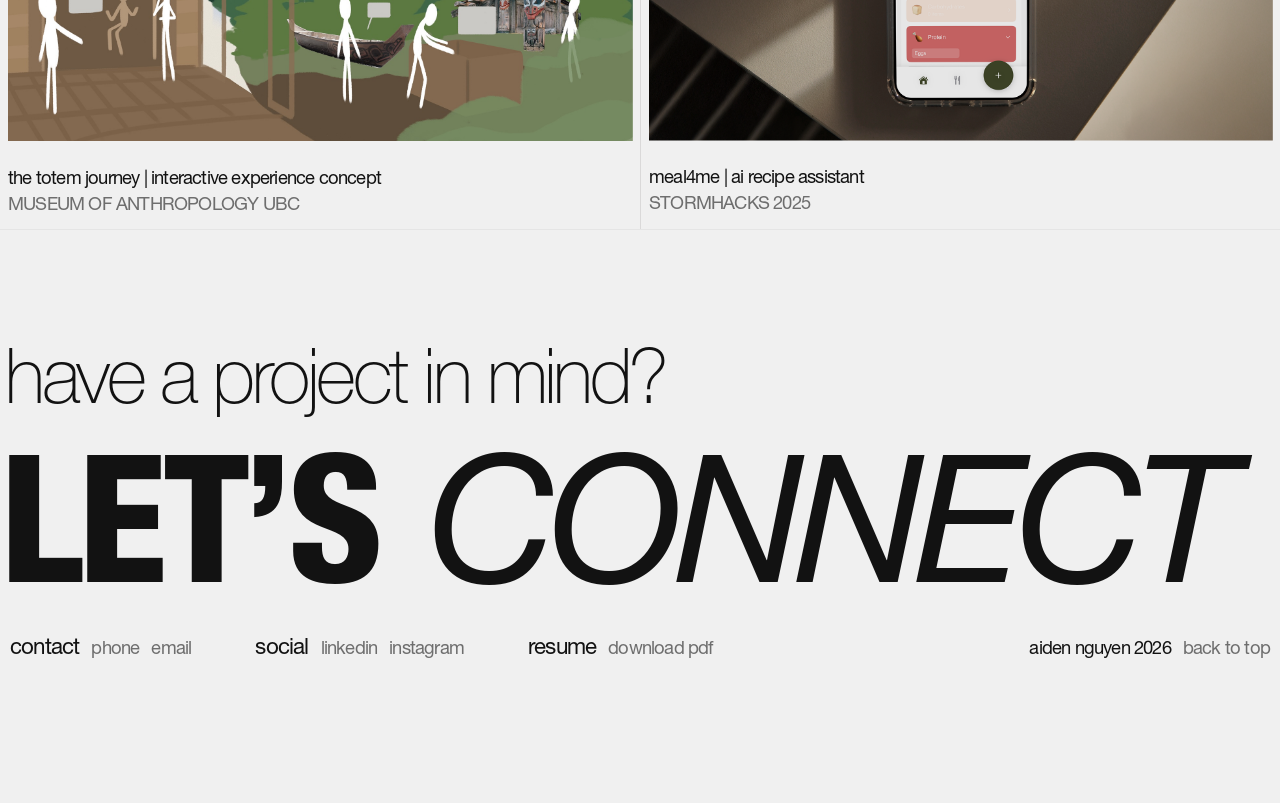
==== commit ba6de4c7: "updated href" ====
--- a/index.html
+++ b/index.html
@@ -16,7 +16,7 @@
 
     <header class="site-header">
         <nav class="nav">
-            <a href="index.html" class="nav-brand"><span class="nav-text">Aiden Nguyen</span></a>
+            <a href="/" class="nav-brand"><span class="nav-text">Aiden Nguyen</span></a>
 
             <button class="nav-toggle" id="navToggle" aria-label="Open menu" aria-expanded="false"
                 aria-controls="navLinks">
@@ -26,7 +26,7 @@
             </button>
 
             <ul class="nav-links" id="navLinks">
-                <li><a href="about.html"><span class="nav-text">About</span></a></li>
+                <li><a href="/about"><span class="nav-text">About</span></a></li>
                 <li><a href="#projects"><span class="nav-text">Work</span></a></li>
                 <li><a href="#contact" class="nav-contact"><span class="nav-text">Contact</span></a></li>
             </ul>
@@ -49,7 +49,7 @@
 
             <div class="project-grid" data-line="top">
 
-                <a href="sol.html" class="project-card">
+                <a href="/sol" class="project-card">
                     <div class="project-card-inner">
                         <div class="project-media">
                             <img src="img/sol.png" alt="Sol experimental health app">
@@ -60,7 +60,7 @@
                     </div>
                 </a>
 
-                <a href="fuorisalone.html" class="project-card">
+                <a href="/fuorisalone" class="project-card">
                     <div class="project-card-inner">
                         <div class="project-media">
                             <img src="img/fuorisalone.jpg" alt="FuoriSalone Connected Worlds website on a laptop">
@@ -72,7 +72,7 @@
                     </div>
                 </a>
 
-                <a href="totem-journey.html" class="project-card">
+                <a href="/totem-journey" class="project-card">
                     <div class="project-card-inner">
                         <div class="project-media">
                             <img src="img/totem.jpg" alt="The Totem Journey exhibit concept sketch">
@@ -83,7 +83,7 @@
                     </div>
                 </a>
 
-                <a href="meal4me.html" class="project-card">
+                <a href="/meal4me" class="project-card">
                     <div class="project-card-inner">
                         <div class="project-media">
                             <img src="img/meal4me.png" alt="Meal4Me AI recipe assistant">
@@ -121,7 +121,7 @@
                 <a href="resume/AidenNguyen_Resume.pdf" download>Download PDF</a>
             </div>
             <div class="footer-group">
-                <p>2026 Aiden Nguyen</p>
+                <p>Aiden Nguyen 2026</p>
                 <a href="#top">Back to top</a>
             </div>
         </div>
--- a/css/main.css
+++ b/css/main.css
@@ -770,6 +770,8 @@
     pointer-events: none;
     opacity: 0;
     transition: opacity 0.3s ease-in-out;
+    /* inverts whatever is underneath: dark on the light page, light over images and black text */
+    mix-blend-mode: difference;
 }
 
 .cursor.is-visible {
@@ -783,22 +785,15 @@
     height: 1.25rem;
     margin: -0.625rem 0 0 -0.625rem;
     border-radius: 50%;
-    background-color: rgba(90, 90, 90, 0.65);
+    /* white + difference blend (above) = the opposite of the colour behind it */
+    background-color: #ffffff;
     /* the size curve overshoots past 1 then settles, giving the springy bounce */
-    transition: transform 0.45s var(--spring), background-color 0.25s ease-in-out, opacity 0.3s ease-in-out;
-}
-
-/* consumed: shrinks and fades away where it is over a link or button,
-   eases in here, then springs back out using the transition above when leaving */
-.cursor.is-hover .cursor-dot {
-    transform: scale(0);
-    opacity: 0;
-    transition: transform 0.3s ease-in-out, background-color 0.25s ease-in-out, opacity 0.3s ease-in-out;
-}
-
-.cursor.is-down:not(.is-hover) .cursor-dot {
+    transition: transform 0.45s var(--spring), opacity 0.3s ease-in-out;
+}
+
+/* grows while the mouse button is held down */
+.cursor.is-down .cursor-dot {
     transform: scale(1.4);
-    background-color: rgba(60, 60, 60, 0.6);
 }
 
 @media (prefers-reduced-motion: reduce) {
--- a/css/home.css
+++ b/css/home.css
@@ -315,32 +315,45 @@
     letter-spacing: -0.045em;
 }
 
-/* one line: contact, social, resume split the left half evenly (a sixth each),
-   the credit sits at 80% across; label in black, links in grey */
+/* one line: contact, social, resume sit together on the left with the same
+   gap between each group, the credit sits on the right; labels in black, links in grey */
 .home .footer-bottom {
-    display: grid;
-    grid-template-columns: repeat(3, calc(100% / 6)) 30% 20%;
+    display: flex;
     align-items: baseline;
+    gap: 4rem;
     padding: 0.7rem 10px 0;
 }
 
+/* inside a group the label and its links stay close together */
 .home .footer-group {
     display: flex;
     flex-wrap: wrap;
     align-items: baseline;
     gap: 0.3rem 0.75rem;
-    /* keeps the links clear of the next group's label */
-    padding-right: 2rem;
-}
-
-/* the label pushes its links to the far end of the column,
-   so the space sits between the label and its links */
-.home .footer-group > :first-child {
-    margin-right: auto;
+    /* each group stays on one line */
+    flex-shrink: 0;
+    white-space: nowrap;
 }
 
 .home .footer-group:last-child {
-    grid-column: 5;
+    margin-left: auto;
+}
+
+/* too narrow for one row: back to a grid of groups, label then its links */
+@media (max-width: 64rem) {
+    .home .footer-bottom {
+        display: grid;
+        grid-template-columns: 1fr 1fr;
+        row-gap: 1rem;
+    }
+
+    .home .footer-group {
+        padding-right: 2rem;
+    }
+
+    .home .footer-group:last-child {
+        margin-left: 0;
+    }
 }
 
 .home .footer-group h3 {
@@ -367,6 +380,9 @@
 
 .home .footer-group a:hover {
     color: var(--ink);
+    text-decoration: underline;
+    text-decoration-thickness: 1px;
+    text-underline-offset: 0.2em;
 }
 
 /* ---------- horizontal lines draw in left to right (js/reveal.js) ---------- */
@@ -412,15 +428,6 @@
         border-top: var(--line);
     }
 
-    .home .footer-bottom {
-        grid-template-columns: 1fr 1fr;
-        row-gap: 1rem;
-    }
-
-    .home .footer-group:last-child {
-        grid-column: auto;
-    }
-
 }
 
 /* ---------- phone: hamburger menu ---------- */
@@ -456,8 +463,11 @@
         border-top: none;
     }
 
+    /* title sits at the top under the nav instead of filling the screen */
     .home .hero {
-        min-height: 70vh;
+        min-height: 0;
+        justify-content: flex-start;
+        padding: 1.5rem 0 1.25rem;
     }
 
     .home .section-title {
